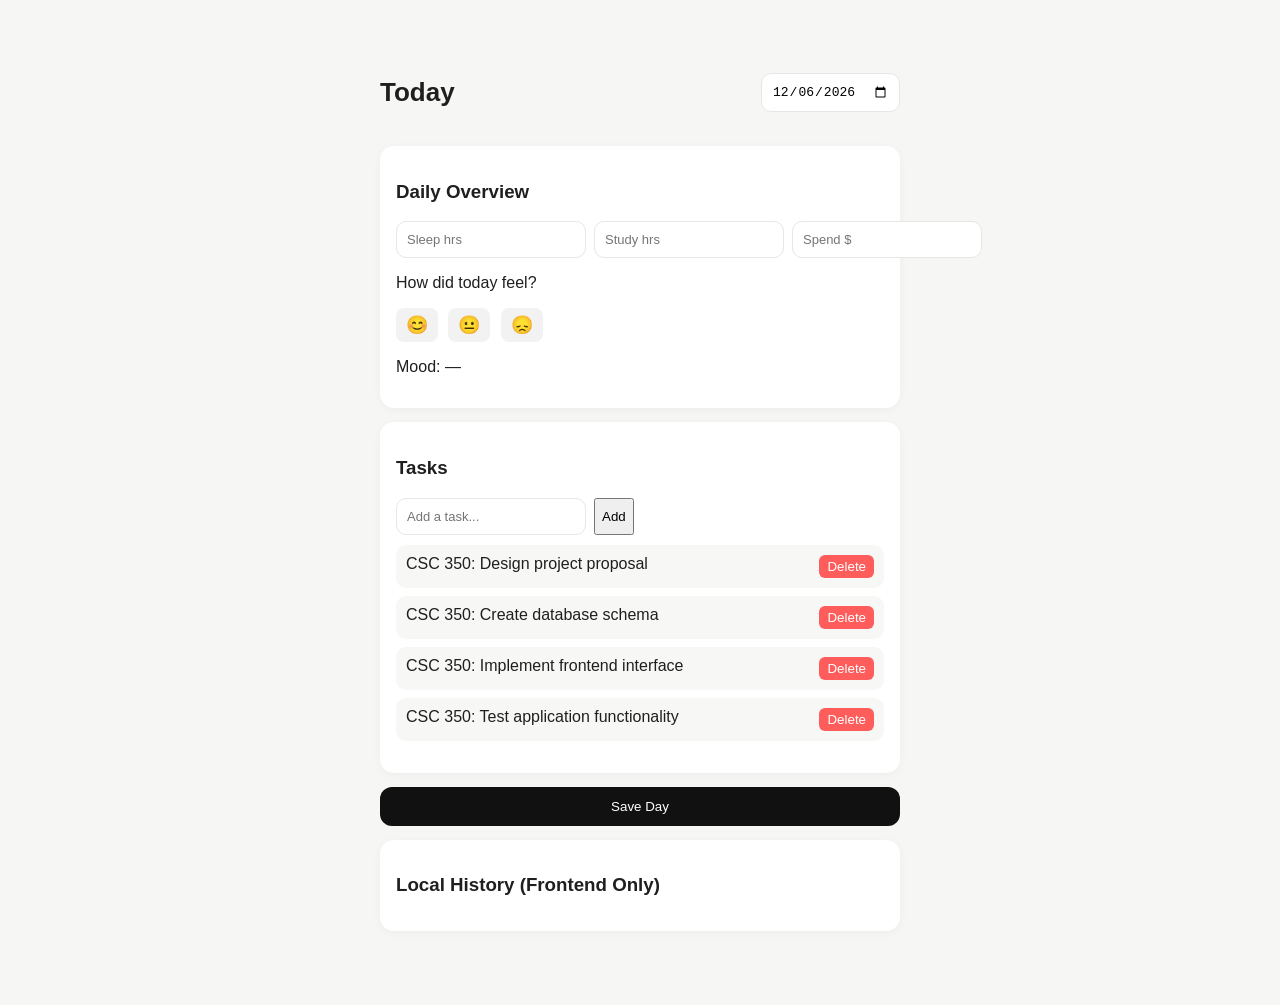
==== Dashboard.html @ bd99f9ff "Rename index.html to Dashboard.html" ====
<!DOCTYPE html>
<html>
<head>
  <title>Student Tracker</title>
  <link rel="stylesheet" href="style.css" />
</head>

<body>
  <div class="container">

    <div class="header">
      <h1>Today</h1>
      <input type="date" id="datePicker" />
    </div>

    <!-- DAILY INPUT CARD -->
    <div class="card">
      <h3>Daily Overview</h3>

      <div class="grid">
        <input id="sleep" type="number" placeholder="Sleep hrs" />
        <input id="study" type="number" placeholder="Study hrs" />
        <input id="spending" type="number" placeholder="Spend $" />
      </div>

      <div class="mood-section">
        <p>How did today feel?</p>

        <div class="mood-buttons">
          <button onclick="setMood('good')">😊</button>
          <button onclick="setMood('okay')">😐</button>
          <button onclick="setMood('bad')">😞</button>
        </div>

        <p id="moodDisplay">Mood: —</p>
      </div>
    </div>

    <!-- TASKS CARD -->
    <div class="card">
      <h3>Tasks</h3>

      <div class="input-row">
        <input id="taskInput" placeholder="Add a task..." />
        <button onclick="addTask()">Add</button>
      </div>

      <ul id="taskList"></ul>
    </div>

    <!-- SAVE -->
    <button class="save-btn" onclick="saveDay()">Save Day</button>

    <!-- HISTORY -->
    <div class="card">
      <h3>Local History (Frontend Only)</h3>
      <div id="history"></div>
    </div>

  </div>

  <script src="script.js"></script>
</body>
</html>
---- style.css ----
body {
  font-family: -apple-system, BlinkMacSystemFont, "Segoe UI", sans-serif;
  background: #f6f6f4;
  margin: 0;
  color: #1f1f1f;
}

.container {
  max-width: 520px;
  margin: 40px auto;
  padding: 20px;
}

/* HEADER */
.header {
  display: flex;
  justify-content: space-between;
  align-items: center;
  margin-bottom: 20px;
}

h1 {
  font-size: 26px;
}

/* CARD */
.card {
  background: white;
  border-radius: 14px;
  padding: 16px;
  margin-bottom: 14px;
  box-shadow: 0 2px 10px rgba(0,0,0,0.04);
}

/* GRID */
.grid {
  display: grid;
  grid-template-columns: repeat(3, 1fr);
  gap: 8px;
}

input {
  padding: 10px;
  border-radius: 10px;
  border: 1px solid #e6e6e6;
  font-size: 13px;
}

/* TASKS */
.input-row {
  display: flex;
  gap: 8px;
}

ul {
  list-style: none;
  padding: 0;
  margin-top: 10px;
}

li {
  background: #f7f7f5;
  padding: 10px;
  border-radius: 10px;
  margin-bottom: 8px;
  display: flex;
  justify-content: space-between;
}

/* DELETE BUTTON (teammate style restored) */
.delete-btn {
  background-color: #ff5c5c;
  color: white;
  border: none;
  border-radius: 6px;
  padding: 4px 8px;
  cursor: pointer;
}

.delete-btn:hover {
  background-color: #e04b4b;
}

/* MOOD */
.mood-buttons button {
  font-size: 18px;
  margin-right: 6px;
  border: none;
  background: #f2f2f2;
  border-radius: 8px;
  padding: 6px 10px;
}

/* SAVE BUTTON */
.save-btn {
  width: 100%;
  padding: 12px;
  background: #111;
  color: white;
  border: none;
  border-radius: 12px;
  margin-bottom: 14px;
  cursor: pointer;
}
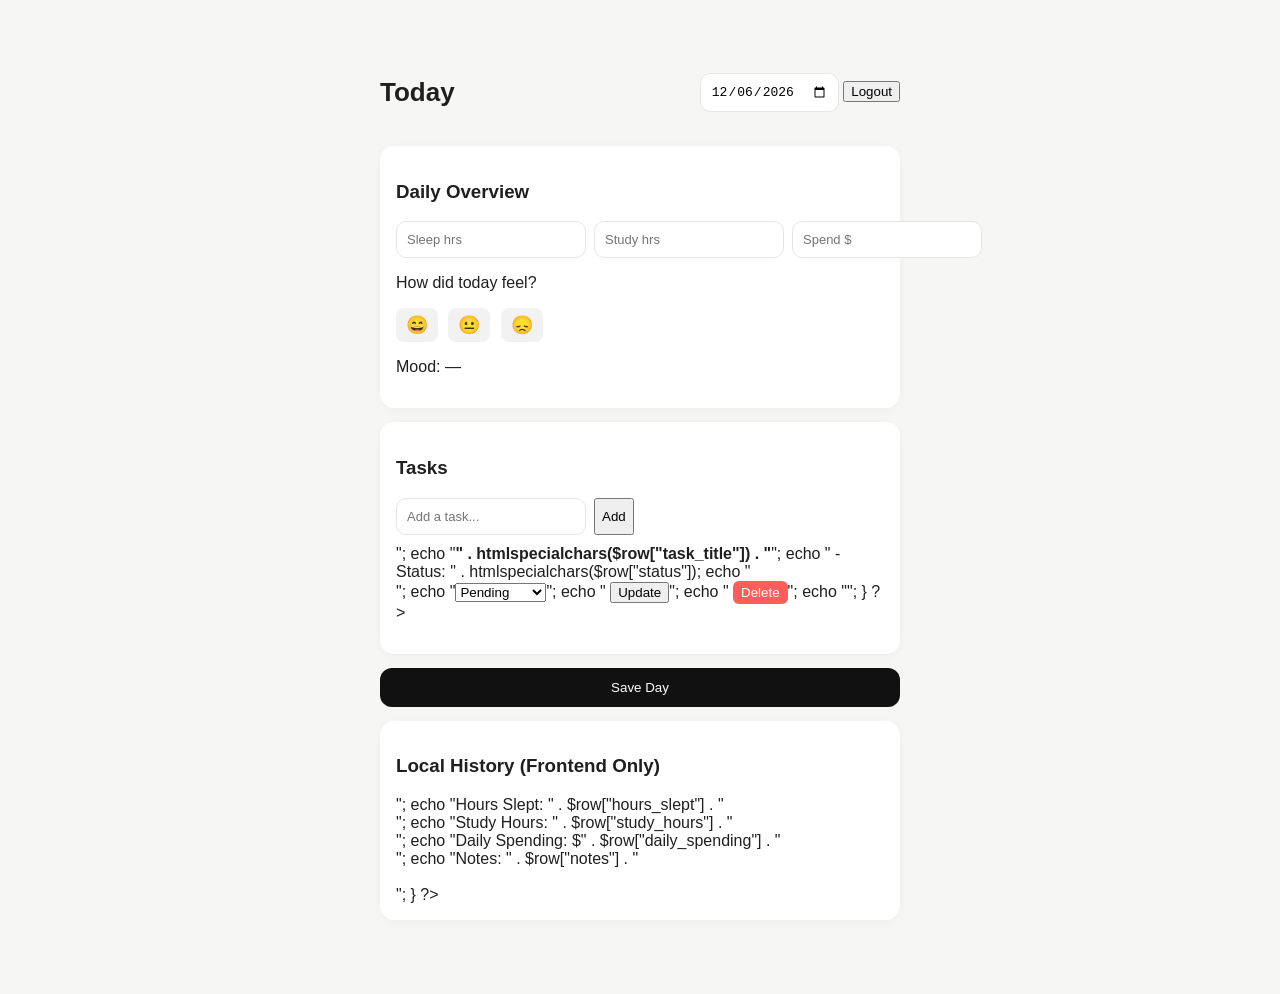
==== commit 05633e9b: "added more stuffs" ====
--- a/Dashboard.html
+++ b/Dashboard.html
@@ -1,64 +1,66 @@
 <!DOCTYPE html>
 <html>
-<head>
-  <title>Student Tracker</title>
-  <link rel="stylesheet" href="style.css" />
-</head>
+  <head>
+    <title>Student Tracker</title>
+    <link rel="stylesheet" href="style.css" />
+  </head>
 
-<body>
-  <div class="container">
+  <body>
+    <div class="container">
+      <div class="header">
+        <h1>Today</h1>
 
-    <div class="header">
-      <h1>Today</h1>
-      <input type="date" id="datePicker" />
-    </div>
-
-    <!-- DAILY INPUT CARD -->
-    <div class="card">
-      <h3>Daily Overview</h3>
-
-      <div class="grid">
-        <input id="sleep" type="number" placeholder="Sleep hrs" />
-        <input id="study" type="number" placeholder="Study hrs" />
-        <input id="spending" type="number" placeholder="Spend $" />
+        <div>
+          <input type="date" id="datePicker" />
+          <button onclick="logout()">Logout</button>
+        </div>
       </div>
 
-      <div class="mood-section">
-        <p>How did today feel?</p>
+      <!-- DAILY INPUT CARD -->
+      <div class="card">
+        <h3>Daily Overview</h3>
 
-        <div class="mood-buttons">
-          <button onclick="setMood('good')">😊</button>
-          <button onclick="setMood('okay')">😐</button>
-          <button onclick="setMood('bad')">😞</button>
+        <div class="grid">
+          <input id="sleep" type="number" placeholder="Sleep hrs" />
+          <input id="study" type="number" placeholder="Study hrs" />
+          <input id="spending" type="number" placeholder="Spend $" />
         </div>
 
-        <p id="moodDisplay">Mood: —</p>
+        <div class="mood-section">
+          <p>How did today feel?</p>
+
+          <div class="mood-buttons">
+            <button onclick="setMood('good')">😄</button>
+            <button onclick="setMood('okay')">😐</button>
+            <button onclick="setMood('bad')">😞</button>
+          </div>
+
+          <p id="moodDisplay">Mood: —</p>
+        </div>
+      </div>
+
+      <!-- TASKS CARD -->
+      <div class="card">
+        <h3>Tasks</h3>
+
+        <div class="input-row">
+          <input id="taskInput" placeholder="Add a task..." />
+          <button onclick="addTask()">Add</button>
+        </div>
+
+        <ul id="taskList"></ul>
+      </div>
+
+      <!-- SAVE -->
+      <button class="save-btn" onclick="saveDay()">Save Day</button>
+
+      <!-- HISTORY -->
+      <div class="card">
+        <h3>Local History (Frontend Only)</h3>
+        <div id="history"></div>
       </div>
     </div>
 
-    <!-- TASKS CARD -->
-    <div class="card">
-      <h3>Tasks</h3>
-
-      <div class="input-row">
-        <input id="taskInput" placeholder="Add a task..." />
-        <button onclick="addTask()">Add</button>
-      </div>
-
-      <ul id="taskList"></ul>
-    </div>
-
-    <!-- SAVE -->
-    <button class="save-btn" onclick="saveDay()">Save Day</button>
-
-    <!-- HISTORY -->
-    <div class="card">
-      <h3>Local History (Frontend Only)</h3>
-      <div id="history"></div>
-    </div>
-
-  </div>
-
-  <script src="script.js"></script>
-</body>
+    <script src="script.js?v=10"></script>
+  </body>
 </html>
